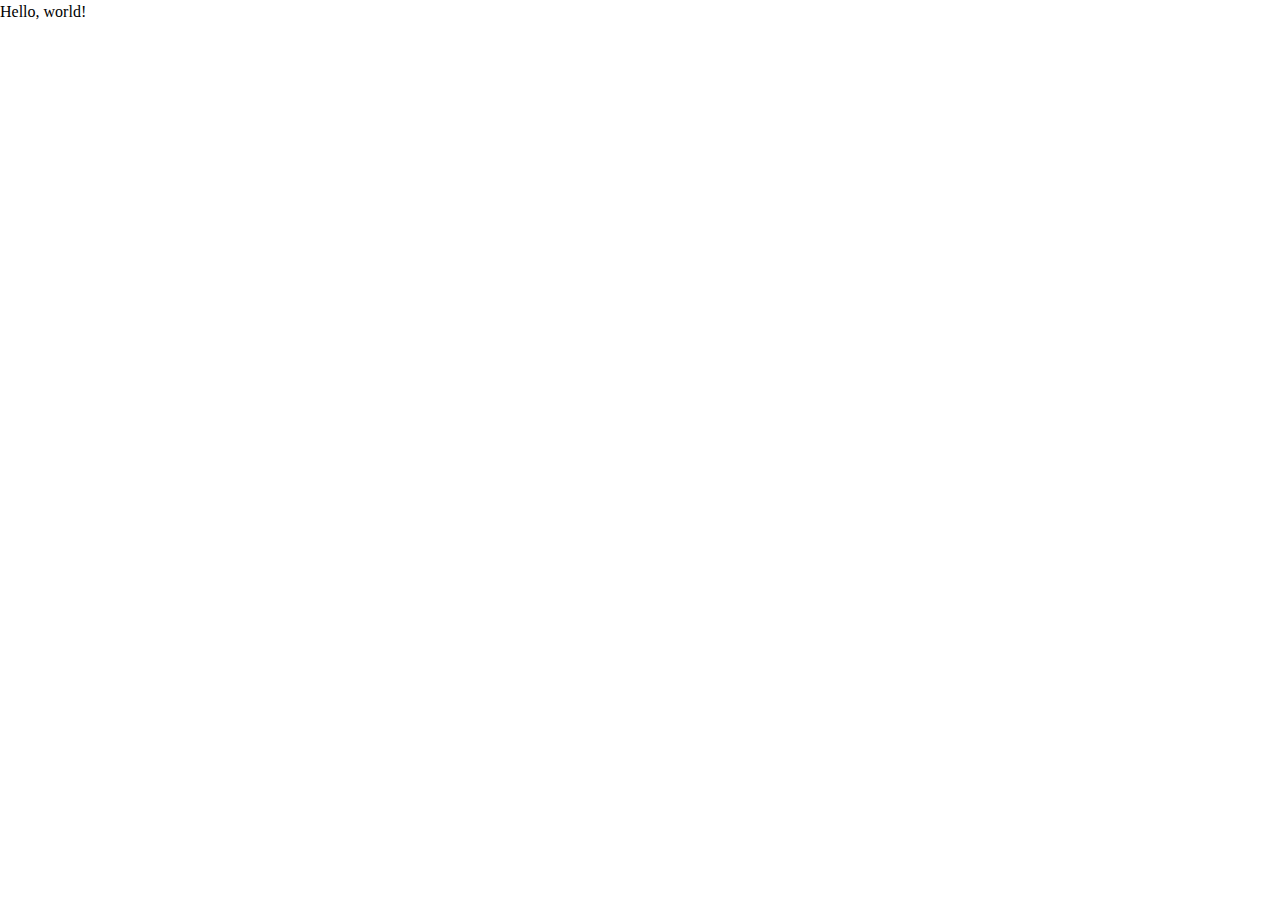
==== index.html @ 551511b2 "deploy: 20fa0fbd30162c02eee3402b5d5d1d7776fae17e" ====
<!DOCTYPE html>
<html lang="en">
  <head>
    <meta charset="UTF-8" />
    <meta http-equiv="X-UA-Compatible" content="IE=edge" />
    <meta name="viewport" content="width=device-width, initial-scale=1.0" />
    <link rel="stylesheet" href="./css/reset.css" />
    <link rel="stylesheet" href="./css/main.css" />
    <script src="./js/main.js" defer></script>
    <title>Document</title>
  </head>
  <body>
    Hello, world!
  </body>
</html>
---- css/main.css ----
/* Decent Defaults */

img,
video {
  width: 100%;
  height: auto;
}
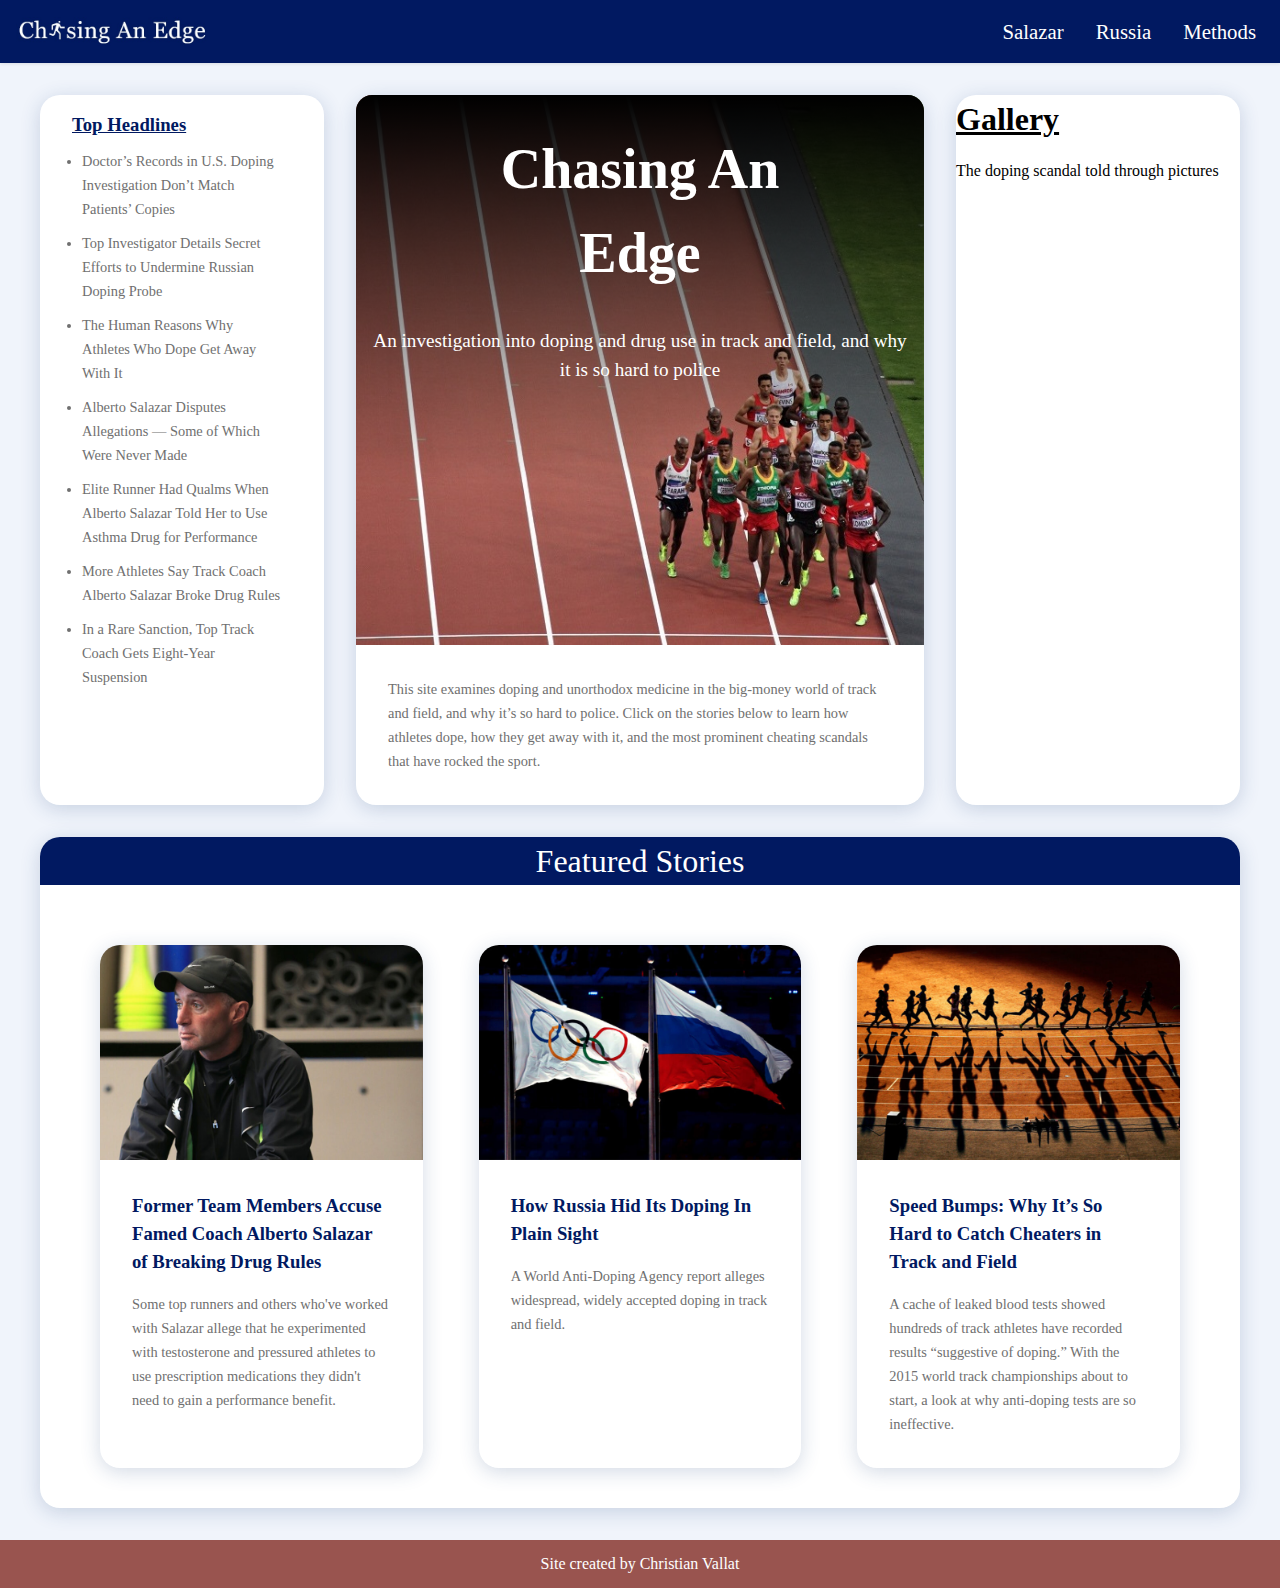
==== commit cdf33815: "deploy: f5fd7e8f941d91762485b3a297ddf0c1c4d90dde" ====
--- a/index.html
+++ b/index.html
@@ -6,10 +6,137 @@
     <meta name="viewport" content="width=device-width, initial-scale=1.0" />
     <link rel="stylesheet" href="./css/reset.css" />
     <link rel="stylesheet" href="./css/main.css" />
+    <link rel="icon" href="./images/icon-edit.png"/>
     <script src="./js/main.js" defer></script>
-    <title>Document</title>
+    <title>Chasing An Edge</title>
   </head>
+  <!--
+ <div class="topnav">
+    <a href="./1.html"><img src="images/logo.jpg" class="img"></a>
+    <a class="page" href="./1.html">Salazar</a>
+    <a class="page" href="./2.html">Russia</a>
+    <a class="page" href="./3.html">Methods</a>
+  </div>
+  -->
+ 
+
+  <nav class="navbar">
+    <a href="./index.html"><img src="images/logo.jpg" class="nav-image"></a>
+    <button>
+          <svg
+        xmlns="http://www.w3.org/2000/svg"
+        width="24"
+        height="24"
+        viewbox="0 0 24 24"
+        fill="none"
+        stroke="currentColor"
+        stroke-width="2"
+        stroke-linecap="round"
+        stroke-linejoin="round"
+        class="feather feather-menu"
+      >
+        <line x1="3" y1="12" x2="21" y2="12"></line>
+        <line x1="3" y1="6" x2="21" y2="6"></line>
+        <line x1="3" y1="18" x2="21" y2="18"></line>
+      </svg>
+    </button>
+    <ul>
+      <li>
+        <a class="nav-link" href="./1.html">Salazar</a>
+      </li>
+      <li>
+        <a class="nav-link" href="./2.html">Russia</a>
+      </li>
+      <li>
+        <a class="nav-link" href="./3.html">Methods</a>
+      </li>
+    </ul>
+  </nav>
+  
   <body>
-    Hello, world!
+    <div class="site-container">
+        <div class="article-container">
+            <article class="article-card">
+                <div class="article-content">
+                    <h3 class="card-title_headlines"><u>Top Headlines</u></h3>
+                    <ul class="card-excerpt">
+                      <li>Doctor’s Records in U.S. Doping Investigation Don’t Match Patients’ Copies</li>
+                      <li>Top Investigator Details Secret Efforts to Undermine Russian Doping Probe</li>
+                      <li>The Human Reasons Why Athletes Who Dope Get Away With It</li>
+                      <li>Alberto Salazar Disputes Allegations — Some of Which Were Never Made</li>
+                      <li>Elite Runner Had Qualms When Alberto Salazar Told Her to Use Asthma Drug for Performance</li>
+                      <li>More Athletes Say Track Coach Alberto Salazar Broke Drug Rules</li>
+                      <li>In a Rare Sanction, Top Track Coach Gets Eight-Year Suspension</li>
+                      <!--
+                      <li>Weak Sanction for Sprinter Gay Signals Change in Anti-Doping Tactics</li>
+                      <li>Cheat Sheet: The Tyson Gay File</li>
+                      -->
+                    </ul>
+                </div>
+            </article>
+            <article class="article-card">
+              <div class="card-with-overlay">
+                <img src="./images/Hero_Cropped_2.jpg" alt="">
+                <div>
+                  <h1>Chasing An</h1>
+                  <h1 class="bottom_h1">Edge</h1>
+                  <p>An investigation into doping and drug use in track and field, and why it is so hard to police</p>
+                </div>
+              </div>
+              <div class="article-content">
+                  <p class="card-excerpt">This site examines doping and unorthodox medicine in the big-money world of track and field, and why it’s so hard to police. Click on the stories below to learn how athletes dope, how they get away with it, and the most prominent cheating scandals that have rocked the sport.</p>
+              </div>
+          </article>
+          <article class="article-card">
+            <h1><u>Gallery</u></h1>
+            <p>The doping scandal told through pictures</p>
+            
+          </article>
+          
+        </div>
+    </div>
+ 
+ 
+<div class="site-container">
+  <div class="big-card">
+    <div class="header">
+      <p>Featured Stories</p>
+    </div>
+    <div class="article-container2">
+      <article class="article-card2">
+        <figure class="article-image">
+            <img src="./images/salazar.jpg">
+        </figure>
+        <div class="article-content">
+            <h3 class="card-title">Former Team Members Accuse Famed Coach Alberto Salazar of Breaking Drug Rules</h3>
+            <p class="card-excerpt">Some top runners and others who've worked with Salazar allege that he experimented with testosterone and pressured athletes to use prescription medications they didn't need to gain a performance benefit.</p>
+        </div>
+    </article>
+        <article class="article-card2">
+          <figure class="article-image">
+              <img src="./images/russia.jpg">
+          </figure>
+          <div class="article-content">
+              <h3 class="card-title">How Russia Hid Its Doping In Plain Sight</h3>
+              <p class="card-excerpt">A World Anti-Doping Agency report alleges widespread, widely accepted doping in track and field.</p>
+          </div>
+      </article>
+      <article class="article-card2">
+        <figure class="article-image">
+            <img src="./images/speed_bump.jpg">
+        </figure>
+        <div class="article-content">
+            <h3 class="card-title">Speed Bumps: Why It’s So Hard to Catch Cheaters in Track and Field</h3>
+            <p class="card-excerpt">A cache of leaked blood tests showed hundreds of track athletes have recorded results “suggestive of doping.” With the 2015 world track championships about to start, a look at why anti-doping tests are so ineffective.</p>
+        </div>
+    </article>
+    </div>
+  </div>
+</div>
   </body>
+
+  <footer class="footer">
+    <p>Site created by <a href="https://github.com/cmvallat/project-two">Christian Vallat</a></p>
+  </footer>
+
 </html>
--- a/css/main.css
+++ b/css/main.css
@@ -1,7 +1,502 @@
-/* Decent Defaults */
-
-img,
-video {
+
+/*GLOBAL CSS START*/
+nav.navbar {
+  display: flex;
+  justify-content: space-between;
+  align-items: center;
+  padding: 1rem;
+  position: relative;
+  box-shadow: 0 0 0.25rem 0 rgba(0, 0, 0, 0.15);
+  min-height: 2.25rem;
+  background-color: #011961;
+}
+  
+.navbar ul {
+  list-style-type: none;
+  padding: 0;
+  margin: 0;
+}
+
+.nav-link {
+  color: white;
+  text-decoration: none;
+  padding: 0.5rem;
+  font-size: 1.3rem;
+}
+
+.navbar button {
+  margin: 0;
+  padding: 0;
+  background: none;
+  border: none;
+  display: flex;
+}
+
+.nav-image{
+  aspect-ratio: 486/74;
+  max-width: 12rem;
+}
+
+.navbar a:hover{
+  background-color: #ddd;
+  color: black;
+}
+
+/* Mobile Only */
+@media(max-width: 39.9375em) {
+  .navbar ul {
+    display: none;
+    background: #efefef;
+    padding: 1rem;
+    flex-direction: column;
+    gap: 0.75rem;
+    width: 100%;
+    position: absolute;
+    top: 100%;
+    left: 0;
+  }
+  
+  .navbar ul.active {
+    display: flex;
+  }
+}
+
+/* Desktop Only */
+@media(min-width: 40em) {
+  .navbar button {
+    display: none;
+  }
+  .navbar ul {
+    display: flex;
+    gap: 1rem;
+  }
+}
+
+.footer{
+  background-color: #99544F;
   width: 100%;
+  height: 3rem;
+  display: flex;
+  align-items: center;
+  justify-content: center;
+  
+}
+.footer p{
+  color: white;
+  font-size: 1rem;
+}
+
+.footer a{
+  color: white;
+  text-decoration: none;
+}
+
+/*GLOBAL CSS END*/
+
+body{
+  font-family: Georgia;
+  font-size: 100%;
+  font-size: 16px;
+  line-height: 1.5;
+  background: #f0f4fb;
+ 
+
+}
+
+/*HOMEPAGE CSS START*/
+.site-container{
+  margin: 2rem auto;
+  max-width: calc(100% - 80px);
+}
+
+.site-container2{
+  margin: 2rem auto;
+  max-width: calc(100% - 80px);
+  
+}
+
+.article-container{
+  display: grid;
+  grid-template-columns: 1fr 2fr 1fr;
+  gap: 2rem;
+  
+
+}
+.article-container2{
+  display: grid;
+  grid-template-columns: 1fr 1fr 1fr;
+  gap: 1rem;
+  padding: 20px;
+  margin: 20px;
+}
+
+.article-image{
+  margin: 0;
+  padding: 0;
+  overflow: hidden;
+}
+
+.article-image img{
+  max-width: 100%;
   height: auto;
-}
+  border-radius: 20px 20px 0 0;
+}
+
+.article-card{
+  background: white;
+  border-radius: 20px;
+  transition: 0.3s;
+  box-shadow: 0 4px 20px 0 rgba(34, 68, 123, 0.2);
+
+}
+.article-card2{
+  background: white;
+  border-radius: 20px;
+  transition: 0.3s;
+  box-shadow: 0 4px 20px 0 rgba(34, 68, 123, 0.2);
+  margin: 20px;
+  
+
+}
+
+.article-card2:hover{
+  cursor: pointer;
+}
+
+.article-content{
+  padding: 1rem 2rem 2rem 2rem;
+}
+
+.article-content .card-category{
+  font-size: 0.875rem;
+  text-transform: uppercase;
+  letter-spacing: 1em;
+  font-weight: 600;
+  color: #6b82a7;
+  display: block;
+  text-decoration: none;
+}
+
+.article-content .card-title{
+ margin-top: 0;
+ margin-bottom: 1rem;
+ color: #011961;
+}
+
+.article-content .card-title_headlines{
+  margin: 0;
+  color: #011961;
+ }
+
+.article-content .card-excerpt{
+  font-size: 0.9rem;
+  line-height: 1.5rem;
+  color: #707070;
+  margin: 0;
+}
+
+.article-content .card-excerpt li{
+  list-style-type:disc;
+  color: #707070;
+  margin: 10px;
+}
+
+
+.header {
+  
+  background: #011961;
+  color: white;
+  text-align: center;
+  font-family: Georgia;
+  font-size: 2rem;
+  border-radius: 20px 20px 0 0;
+
+}
+
+/*HOMEPAGE CSS END*/
+
+
+
+
+
+.big-card{
+    background: white;
+    border-radius: 20px;
+    box-shadow: 0 4px 20px 0 rgba(34, 68, 123, 0.2);
+
+}
+
+
+
+.accordion {
+  background-color: #eee;
+  color: #444;
+  cursor: pointer;
+  padding: 18px;
+  width: 100%;
+  text-align: left;
+  border: none;
+  outline: none;
+  transition: 0.4s;
+}
+
+/* Add a background color to the button if it is clicked on (add the .active class with JS), and when you move the mouse over it (hover) */
+.active, .accordion:hover {
+  background-color: #ccc;
+}
+
+/* Style the accordion panel. Note: hidden by default */
+.panel {
+  padding: 0 18px;
+  background-color: white;
+  display: none;
+  overflow: hidden;
+}
+
+/*
+.grid {
+  display: grid;
+  gap: 1rem;
+  grid-template-columns: repeat(5, 1fr);
+  grid-template-rows: repeat(10, 5rem);
+}
+
+
+.aside {
+  background: blue;
+  grid-row-start: 5;
+  grid-row-end: 7;
+  grid-column-start: 2;
+  grid-column-end: 3;
+}
+
+.nav {
+  background: purple;
+  grid-row-start: 2;
+  grid-row-end: 5;
+  grid-column-start: 2;
+  grid-column-end: 3;
+}
+
+.nav h1{
+  font-family: Georgia, serif;
+  font-size: 2em;
+  font-weight: bold;
+}
+
+.nav p{
+  font-family: Georgia, serif;
+  font-size: 1em;
+}
+
+.main {
+  background: green;
+  grid-row-start: 2;
+  grid-row-end: 7;
+  grid-column-start: 3;
+  grid-column-end: 5;
+}
+
+.vid{
+  background: pink;
+  grid-row-start: 7;
+  grid-row-end: 10;
+  grid-column-start: 2;
+  grid-column-end: 5;
+}
+
+*/
+
+
+iframe.video{
+  width: 50%;
+  aspect-ratio: 16/9;
+}
+
+img {
+  width: 100%;
+  display: block;
+}
+
+.card-with-overlay {
+  border-radius: 1rem 1rem 0 0;
+  overflow: hidden;
+  position: relative;
+}
+
+.card-with-overlay div {
+  box-sizing: border-box;
+  text-align: center;
+  background: linear-gradient(black, transparent);
+  color: white;
+  padding: 0 1rem 6rem 1rem;
+  position: absolute;
+  top: 0;
+  left: 0;
+  width: 100%;
+}
+
+.card-with-overlay h1{
+  font-size: 3.5rem;
+  margin-top: 2rem;
+}
+
+.card-with-overlay .bottom_h1{
+  margin-bottom: 2rem;
+  margin-top: 0;
+  font-size: 3.5rem;
+}
+.card-with-overlay p{
+  font-size: 1.2rem; 
+}
+
+@media (max-width: 60em){
+  .article-container2{
+    display: block;
+  }
+  .article-container{
+    display: flex;
+    flex-direction: column;
+  }
+  .article-container :nth-child(1){
+    order: 2;
+  }
+  .article-container :nth-child(2){
+    order: 1;
+  }
+  .article-container :nth-child(3){
+    order: 3;
+  }
+}
+
+
+/*Page 2 CSS*/
+.page2 > * {
+  min-width: 0;
+}
+
+.page2 > h1 {
+  font-size: 2.625rem;
+  line-height: 1.1;
+  font-family: 'Tiempos Headline', sans-serif;
+}
+
+.page2 > h2 {
+  font-size: 1.3rem;
+  line-height: 1.1;
+  font-family: 'Tiempos Headline', sans-serif;
+  font-weight: 400;
+}
+
+.byline{
+  font-family: Georgia;
+  font-size: 1rem;
+}
+
+.page2 > p {    
+  --x-height-multiplier: 0.375;
+  --baseline-multiplier: 0.17;
+  font-family: Georgia;
+  letter-spacing: .01rem;
+  font-weight: 400;
+  font-style: normal;
+  font-size: 1.3rem;
+  line-height: 1.58;
+  letter-spacing: -.003em;
+  color: rgba(0,0,0,.84);
+  text-rendering: optimizeLegibility;
+  -webkit-font-smoothing: antialiased;
+}
+
+.list2 > li{
+--x-height-multiplier: 0.375;
+--baseline-multiplier: 0.17;
+font-family: Georgia;
+letter-spacing: .01rem;
+font-weight: 400;
+font-style: normal;
+font-size: 1.3rem;
+line-height: 1.58;
+letter-spacing: -.003em;
+color: rgba(0,0,0,.84);
+text-rendering: optimizeLegibility;
+-webkit-font-smoothing: antialiased;
+  margin: 10px;
+}
+
+
+.list2{
+  margin-left: 1.5rem;
+  list-style-type: disc;
+}
+
+.page2 > .aside {
+  font-family: Lucida Grande;
+  margin: 30px 20px;
+  color: #666;
+  font-size: 0.8em;
+}
+
+.page2 > img {
+  width: 100%;
+}
+
+.line-numbers a {
+  text-decoration: none;
+  color: #000;
+  padding-right: 1em;
+}
+
+
+figure {
+  margin: 0;
+}
+
+figure figcaption {
+  color: #666;
+  font-style: italic;
+  font-size: 0.8em;
+}
+
+
+.page2 {
+  display: grid;
+  /* I'm using 440px instead of 740px as it makes it easier to view it in the Scrimba simulator additive-symbols: */
+  grid-template-columns: 1fr 1fr 10px 440px 10px 1fr 1fr;
+}
+
+.page2 > * {
+  grid-column: 2/-2;
+  padding: 0;
+  margin-top: 0.5rem;
+  margin-bottom: 0.5rem;
+}
+
+.page2 > figure {
+  grid-column: 2 / -2;
+  margin: 20px 0;
+}
+
+
+
+html, body {
+  margin: 0;
+  padding: 0;
+  line-height: 1.4;
+}
+
+
+
+body{
+  font-family: Georgia;
+  font-size: 100%;
+  font-size: 16px;
+  line-height: 1.5;
+  background: #f0f4fb;
+}
+
+iframe.video{
+  width: 100%;
+  aspect-ratio: 16/9;
+}
+
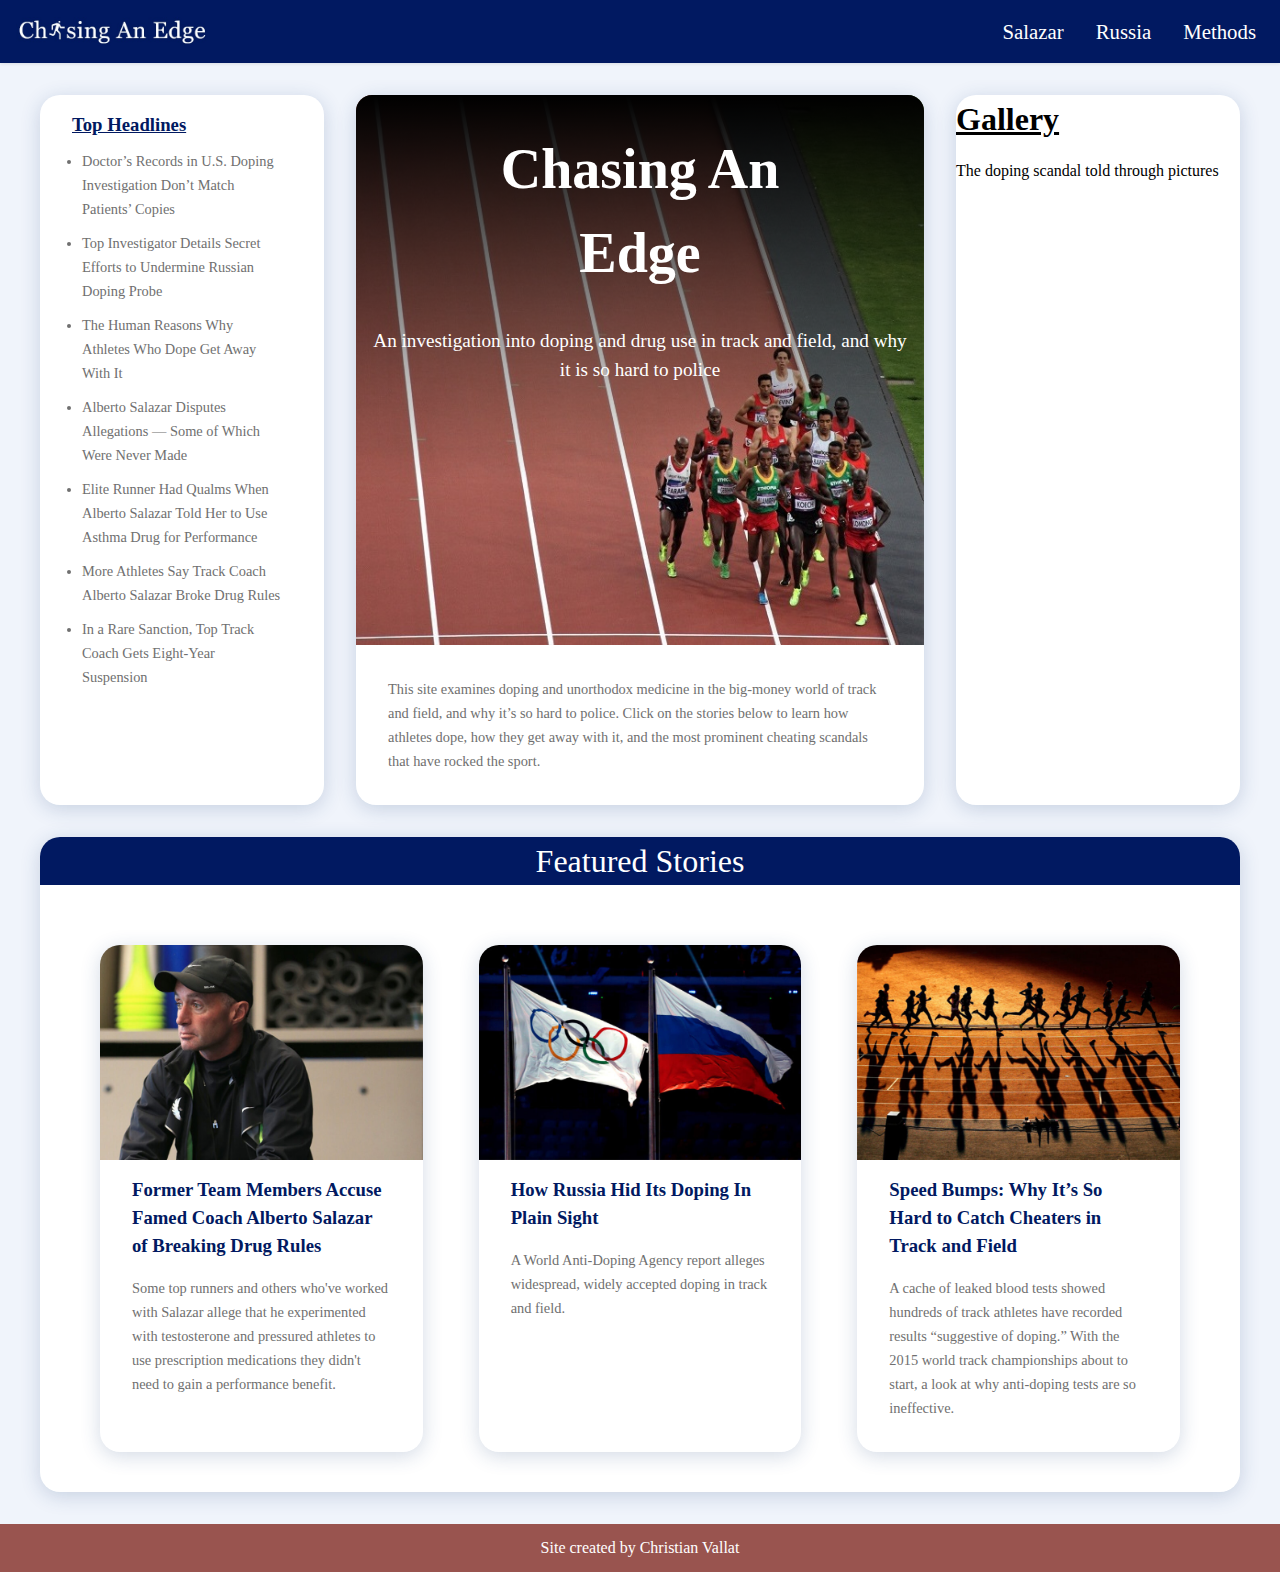
==== commit fa1830c5: "deploy: 389c9fd2bad4678c3f1152236df4597eb7feef8a" ====
--- a/index.html
+++ b/index.html
@@ -6,6 +6,7 @@
     <meta name="viewport" content="width=device-width, initial-scale=1.0" />
     <link rel="stylesheet" href="./css/reset.css" />
     <link rel="stylesheet" href="./css/main.css" />
+    <link href="http://fonts.cdnfonts.com/css/tiempos-headline" rel="stylesheet">
     <link rel="icon" href="./images/icon-edit.png"/>
     <script src="./js/main.js" defer></script>
     <title>Chasing An Edge</title>
@@ -22,7 +23,7 @@
 
   <nav class="navbar">
     <a href="./index.html"><img src="images/logo.jpg" class="nav-image"></a>
-    <button>
+    <button class="hamburger">
           <svg
         xmlns="http://www.w3.org/2000/svg"
         width="24"
@@ -40,15 +41,15 @@
         <line x1="3" y1="18" x2="21" y2="18"></line>
       </svg>
     </button>
-    <ul>
+    <ul class="pizza">
       <li>
-        <a class="nav-link" href="./1.html">Salazar</a>
+        <a class="nav-link" href="./salazar.html">Salazar</a>
       </li>
       <li>
-        <a class="nav-link" href="./2.html">Russia</a>
+        <a class="nav-link" href="./russia.html">Russia</a>
       </li>
       <li>
-        <a class="nav-link" href="./3.html">Methods</a>
+        <a class="nav-link" href="./methods.html">Methods</a>
       </li>
     </ul>
   </nav>
@@ -107,28 +108,35 @@
         <figure class="article-image">
             <img src="./images/salazar.jpg">
         </figure>
+        <a href="./salazar.html">
         <div class="article-content">
             <h3 class="card-title">Former Team Members Accuse Famed Coach Alberto Salazar of Breaking Drug Rules</h3>
             <p class="card-excerpt">Some top runners and others who've worked with Salazar allege that he experimented with testosterone and pressured athletes to use prescription medications they didn't need to gain a performance benefit.</p>
         </div>
+      </a>
     </article>
+    
         <article class="article-card2">
           <figure class="article-image">
               <img src="./images/russia.jpg">
           </figure>
+          <a href="russia.html">
           <div class="article-content">
               <h3 class="card-title">How Russia Hid Its Doping In Plain Sight</h3>
               <p class="card-excerpt">A World Anti-Doping Agency report alleges widespread, widely accepted doping in track and field.</p>
           </div>
+        </a>
       </article>
       <article class="article-card2">
         <figure class="article-image">
             <img src="./images/speed_bump.jpg">
         </figure>
+        <a href="./methods.html">
         <div class="article-content">
             <h3 class="card-title">Speed Bumps: Why It’s So Hard to Catch Cheaters in Track and Field</h3>
             <p class="card-excerpt">A cache of leaked blood tests showed hundreds of track athletes have recorded results “suggestive of doping.” With the 2015 world track championships about to start, a look at why anti-doping tests are so ineffective.</p>
         </div>
+      </a>
     </article>
     </div>
   </div>
--- a/css/main.css
+++ b/css/main.css
@@ -9,6 +9,7 @@
   box-shadow: 0 0 0.25rem 0 rgba(0, 0, 0, 0.15);
   min-height: 2.25rem;
   background-color: #011961;
+  width: 100vw;
 }
   
 .navbar ul {
@@ -56,7 +57,7 @@
     left: 0;
   }
   
-  .navbar ul.active {
+  .pizza.active {
     display: flex;
   }
 }
@@ -130,6 +131,10 @@
   margin: 20px;
 }
 
+.article-container2 a{
+  text-decoration: none;
+}
+
 .article-image{
   margin: 0;
   padding: 0;
@@ -155,7 +160,6 @@
   transition: 0.3s;
   box-shadow: 0 4px 20px 0 rgba(34, 68, 123, 0.2);
   margin: 20px;
-  
 
 }
 
@@ -353,6 +357,13 @@
 @media (max-width: 60em){
   .article-container2{
     display: block;
+    padding: 0;
+    margin: 0;
+  }
+  .article-card2{
+    /*give the cards more space in the container so as to offset the smaller screen*/
+    margin: 1rem 0 0 0;
+
   }
   .article-container{
     display: flex;
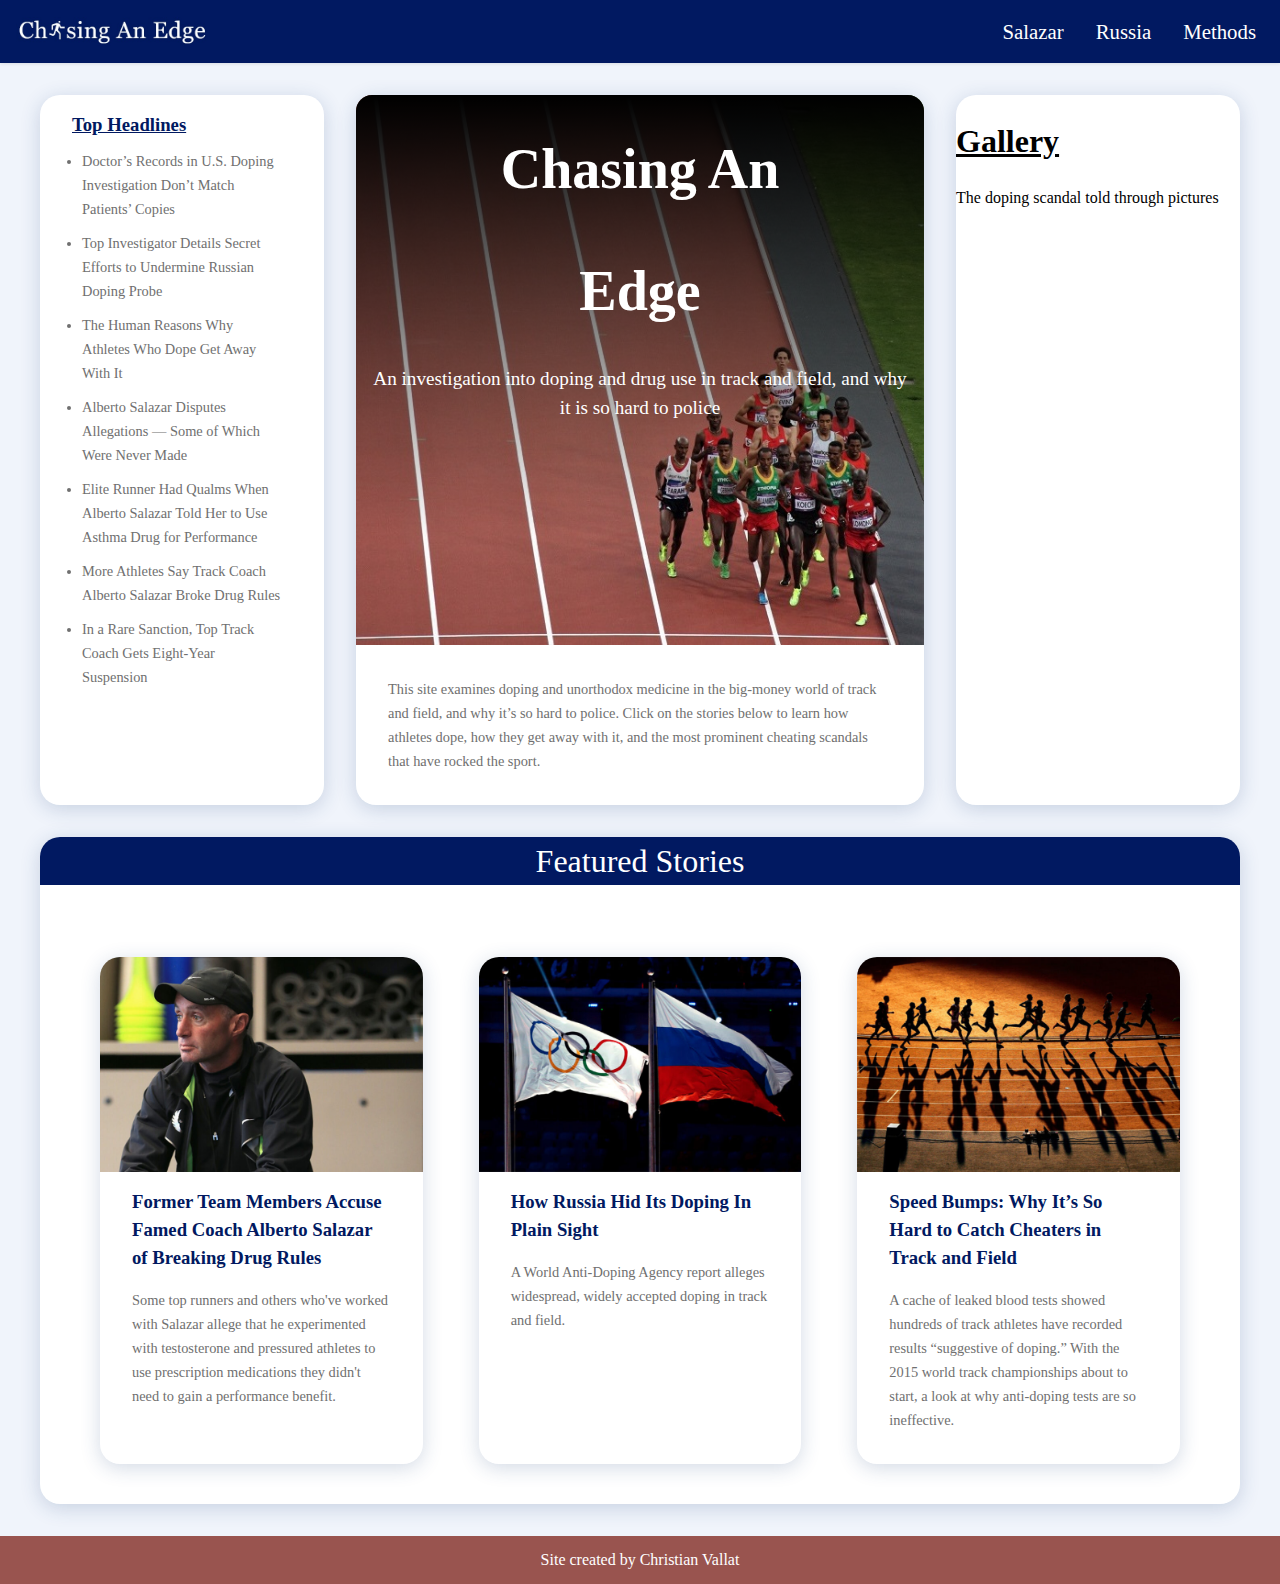
==== commit edb62ca9: "deploy: 8f61b8b9fb67ff0b1a51909b0506b29666b63b60" ====
--- a/index.html
+++ b/index.html
@@ -7,6 +7,10 @@
     <link rel="stylesheet" href="./css/reset.css" />
     <link rel="stylesheet" href="./css/main.css" />
     <link href="http://fonts.cdnfonts.com/css/tiempos-headline" rel="stylesheet">
+    <style>
+      @import url('http://fonts.cdnfonts.com/css/tiempos-headline');
+    </style>
+
     <link rel="icon" href="./images/icon-edit.png"/>
     <script src="./js/main.js" defer></script>
     <title>Chasing An Edge</title>
@@ -30,6 +34,7 @@
         height="24"
         viewbox="0 0 24 24"
         fill="none"
+        color: white;
         stroke="currentColor"
         stroke-width="2"
         stroke-linecap="round"
--- a/css/main.css
+++ b/css/main.css
@@ -60,6 +60,14 @@
   .pizza.active {
     display: flex;
   }
+
+  .page2 > p{
+    margin: 1rem;
+  }
+
+  .hed > p{
+    margin: 1rem;
+  }
 }
 
 /* Desktop Only */
@@ -71,6 +79,7 @@
     display: flex;
     gap: 1rem;
   }
+
 }
 
 .footer{
@@ -341,17 +350,17 @@
 }
 
 .card-with-overlay h1{
-  font-size: 3.5rem;
+  font-size: 3.5em;
   margin-top: 2rem;
 }
 
 .card-with-overlay .bottom_h1{
   margin-bottom: 2rem;
   margin-top: 0;
-  font-size: 3.5rem;
+  font-size: 3.5em;
 }
 .card-with-overlay p{
-  font-size: 1.2rem; 
+  font-size: 1.2em; 
 }
 
 @media (max-width: 60em){
@@ -417,6 +426,7 @@
   color: rgba(0,0,0,.84);
   text-rendering: optimizeLegibility;
   -webkit-font-smoothing: antialiased;
+
 }
 
 .list2 > li{
@@ -466,14 +476,80 @@
 figure figcaption {
   color: #666;
   font-style: italic;
-  font-size: 0.8em;
-}
+  font-size: 1.2em;
+  margin-top: 1rem;
+}
+
+/*PAGE 1 CSS*/
+.P2_fig {
+  margin: 0;
+  display: grid;
+  grid-column-start: 2;
+  grid-column-end: 7;
+}
+
+.P2_fig img{
+width:100%;
+}
+
+
+.P2_fig figcaption {
+  color: #666;
+  font-style: italic;
+  font-size: 1.2em;
+  margin-top: 1rem;
+}
+
+
+.hed{
+  border-bottom: 1px solid black;
+}
+
+.hed > h1 {
+    font-size: 2.625rem;
+    line-height: 1.1;
+    font-family: 'Tiempos Headline', sans-serif;
+}
+
+.hed > h2 {
+    font-size: 1.3rem;
+    line-height: 1.1;
+    font-family: 'Tiempos Headline', sans-serif;
+    font-weight: 400;
+}
+
+.byline{
+    font-family: Georgia;
+    font-size: 1rem;
+}
+
+.hed > p {    
+    --x-height-multiplier: 0.375;
+    --baseline-multiplier: 0.17;
+    font-family: Georgia;
+    letter-spacing: .01rem;
+    font-weight: 400;
+    font-style: normal;
+    font-size: 1.3rem;
+    line-height: 1.58;
+    letter-spacing: -.003em;
+    color: rgba(0,0,0,.84);
+    text-rendering: optimizeLegibility;
+    -webkit-font-smoothing: antialiased;
+
+}
+
+.P1_a{
+  color: #006997;
+  text-decoration: underline 2px solid #006997;
+}
+/*PAGE 1 CSS END*/
 
 
 .page2 {
   display: grid;
-  /* I'm using 440px instead of 740px as it makes it easier to view it in the Scrimba simulator additive-symbols: */
-  grid-template-columns: 1fr 1fr 10px 440px 10px 1fr 1fr;
+  grid-template-columns: 1fr 1fr 1rem 20rem 1rem 1fr 1fr;
+  width: 100vw;
 }
 
 .page2 > * {
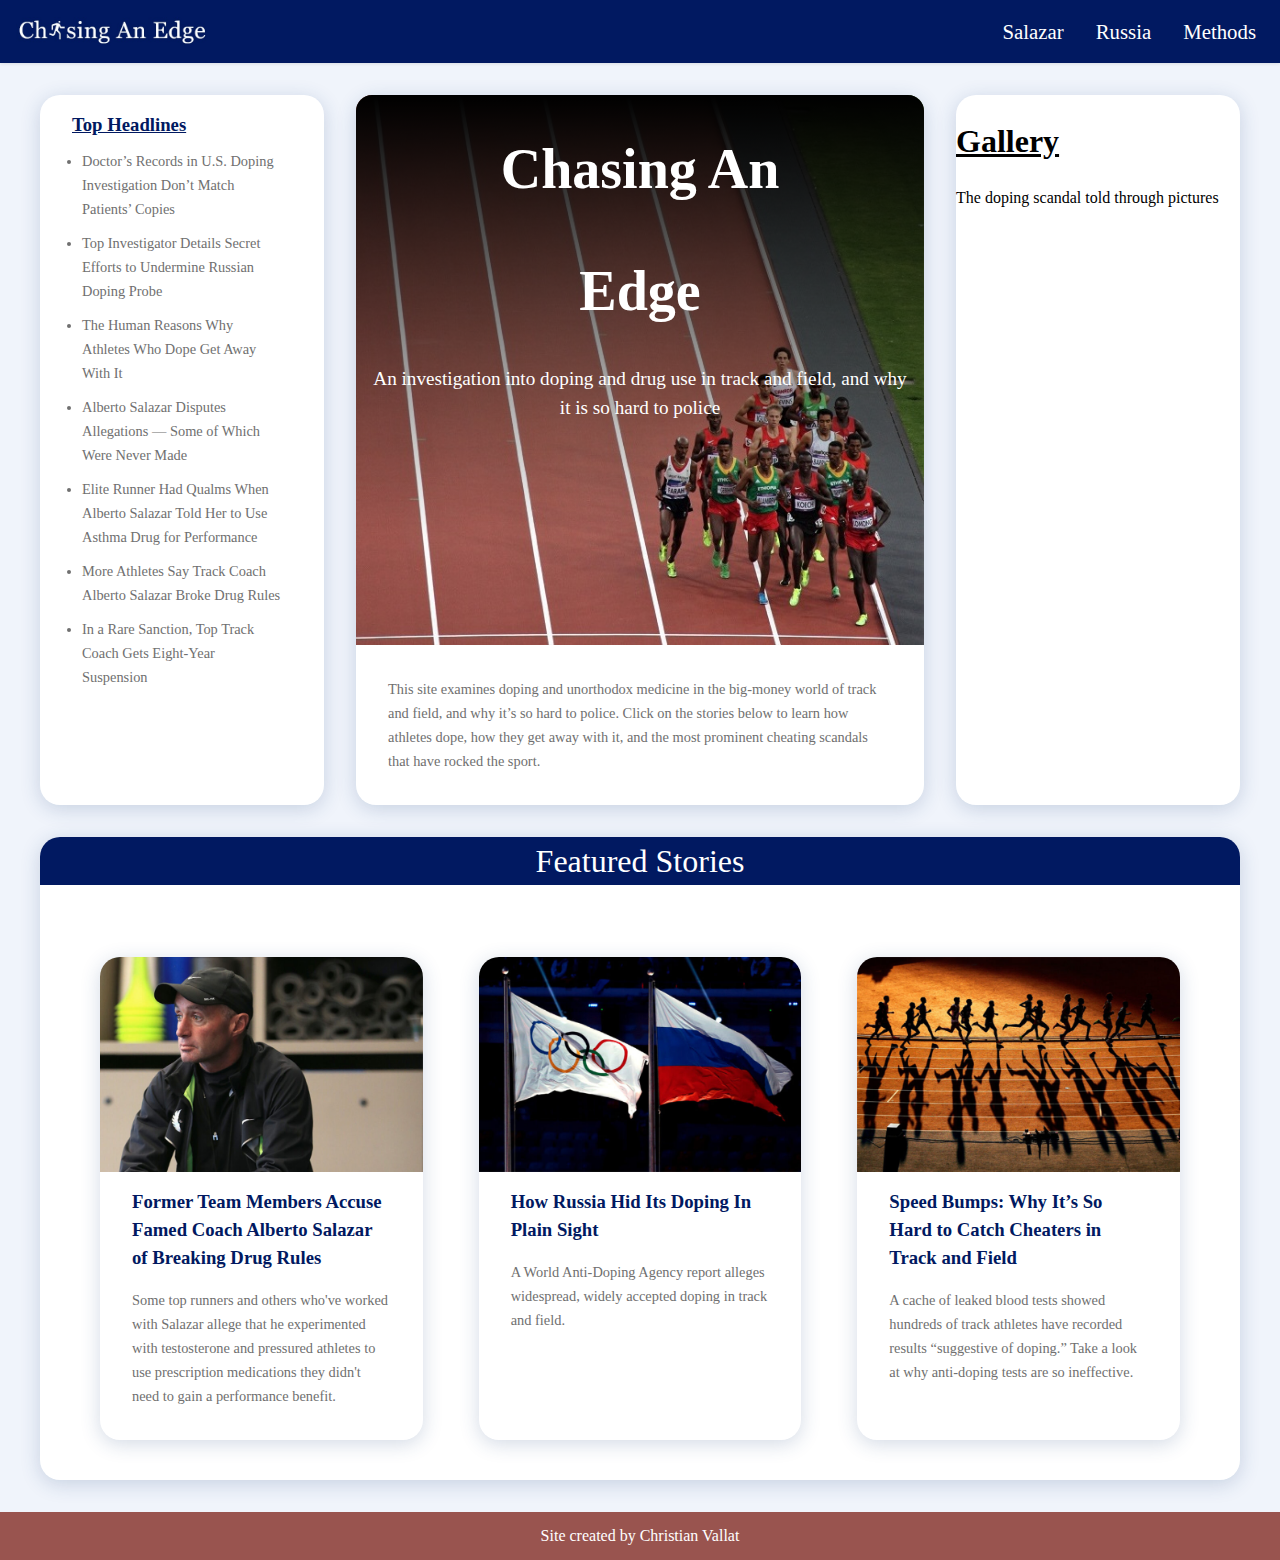
==== commit a37408b3: "deploy: 65fd201ce155c1c41698241a13b702e3d38ee51c" ====
--- a/index.html
+++ b/index.html
@@ -27,8 +27,9 @@
 
   <nav class="navbar">
     <a href="./index.html"><img src="images/logo.jpg" class="nav-image"></a>
-    <button class="hamburger">
-          <svg
+   <button id="hamburger">
+      
+          <svg id="za"
         xmlns="http://www.w3.org/2000/svg"
         width="24"
         height="24"
@@ -45,8 +46,11 @@
         <line x1="3" y1="6" x2="21" y2="6"></line>
         <line x1="3" y1="18" x2="21" y2="18"></line>
       </svg>
-    </button>
-    <ul class="pizza">
+      </button>
+    
+    
+    
+    <ul id="pizza">
       <li>
         <a class="nav-link" href="./salazar.html">Salazar</a>
       </li>
@@ -139,7 +143,7 @@
         <a href="./methods.html">
         <div class="article-content">
             <h3 class="card-title">Speed Bumps: Why It’s So Hard to Catch Cheaters in Track and Field</h3>
-            <p class="card-excerpt">A cache of leaked blood tests showed hundreds of track athletes have recorded results “suggestive of doping.” With the 2015 world track championships about to start, a look at why anti-doping tests are so ineffective.</p>
+            <p class="card-excerpt">A cache of leaked blood tests showed hundreds of track athletes have recorded results “suggestive of doping.” Take a look at why anti-doping tests are so ineffective.</p>
         </div>
       </a>
     </article>
--- a/css/main.css
+++ b/css/main.css
@@ -68,6 +68,10 @@
   .hed > p{
     margin: 1rem;
   }
+
+  figure figcaption, .P2_fig figcaption{
+    margin: 1rem 1rem 1rem 1rem;
+  }
 }
 
 /* Desktop Only */
@@ -398,19 +402,32 @@
 .page2 > h1 {
   font-size: 2.625rem;
   line-height: 1.1;
-  font-family: 'Tiempos Headline', sans-serif;
+  font-family: 'Tiempos Headline', Georgia, serif;
 }
 
 .page2 > h2 {
   font-size: 1.3rem;
-  line-height: 1.1;
-  font-family: 'Tiempos Headline', sans-serif;
+  line-height: 1.3;
+  font-family: 'Tiempos Headline', Georgia, serif;
   font-weight: 400;
 }
 
 .byline{
   font-family: Georgia;
   font-size: 1rem;
+  margin: 0;
+  --x-height-multiplier: 0.375;
+  --baseline-multiplier: 0.17;
+  font-family: Georgia;
+  letter-spacing: .01rem;
+  font-weight: 400;
+  font-style: normal;
+  font-size: 1.3rem;
+  line-height: 1.58;
+  letter-spacing: -.003em;
+  color: rgba(0,0,0,.84);
+  text-rendering: optimizeLegibility;
+  -webkit-font-smoothing: antialiased;
 }
 
 .page2 > p {    
@@ -508,20 +525,17 @@
 .hed > h1 {
     font-size: 2.625rem;
     line-height: 1.1;
-    font-family: 'Tiempos Headline', sans-serif;
+    font-family: 'Tiempos Headline', Georgia, serif;
 }
 
 .hed > h2 {
     font-size: 1.3rem;
-    line-height: 1.1;
-    font-family: 'Tiempos Headline', sans-serif;
+    line-height: 1.3;
+    font-family: 'Tiempos Headline', Georgia, serif;
     font-weight: 400;
 }
 
-.byline{
-    font-family: Georgia;
-    font-size: 1rem;
-}
+
 
 .hed > p {    
     --x-height-multiplier: 0.375;
@@ -539,6 +553,24 @@
 
 }
 
+.byline{
+  font-family: Georgia;
+  font-size: 1rem;
+  margin: 0;
+  --x-height-multiplier: 0.375;
+  --baseline-multiplier: 0.17;
+  font-family: Georgia;
+  letter-spacing: .01rem;
+  font-weight: 400;
+  font-style: normal;
+  font-size: 1.3rem;
+  line-height: 1.58;
+  letter-spacing: -.003em;
+  color: rgba(0,0,0,.84);
+  text-rendering: optimizeLegibility;
+  -webkit-font-smoothing: antialiased;
+}
+
 .P1_a{
   color: #006997;
   text-decoration: underline 2px solid #006997;
@@ -587,3 +619,7 @@
   aspect-ratio: 16/9;
 }
 
+.FAQ{
+  background-color: #99544F;
+}
+
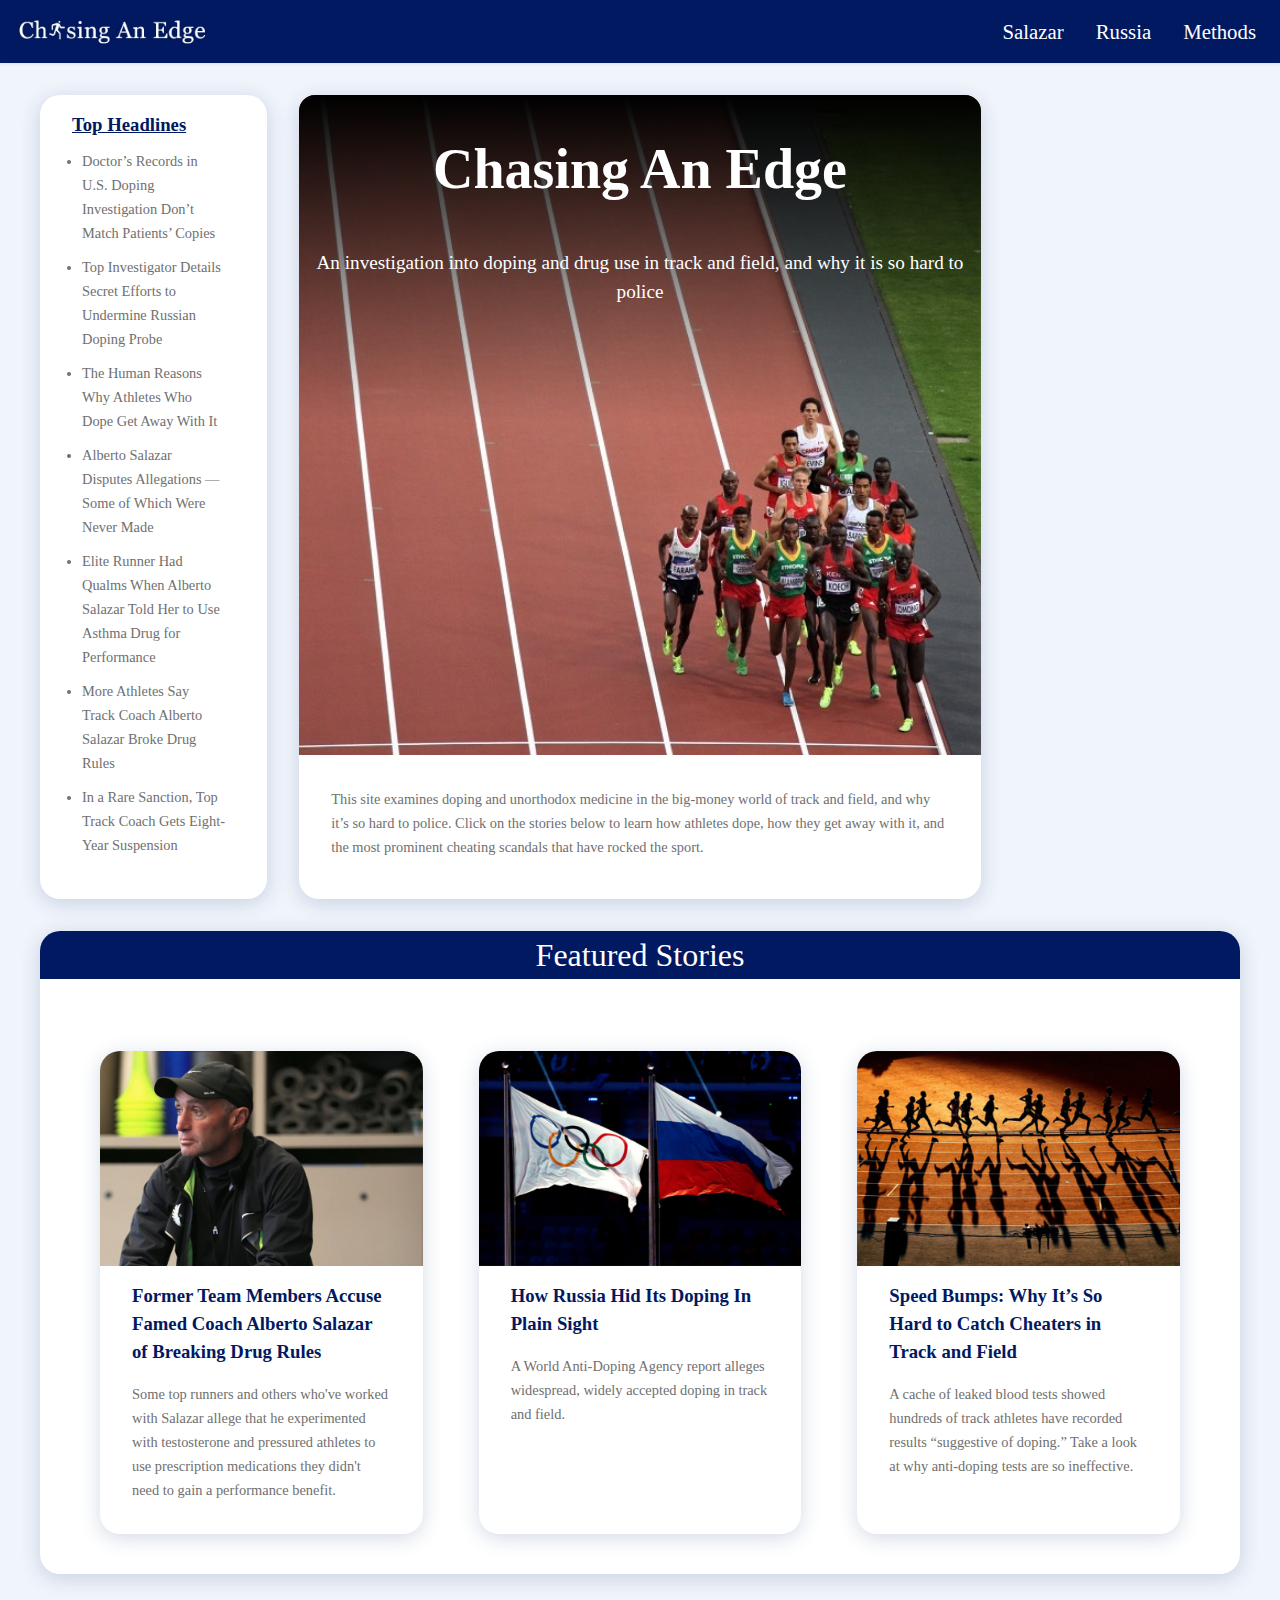
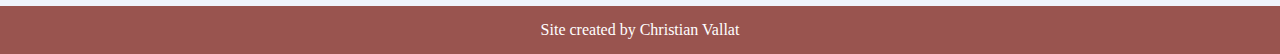
==== commit 72623dae: "deploy: cfc14b608bdf9566d9599360a9b9e24ebf0bf1ba" ====
--- a/index.html
+++ b/index.html
@@ -28,7 +28,7 @@
   <nav class="navbar">
     <a href="./index.html"><img src="images/logo.jpg" class="nav-image"></a>
    <button id="hamburger">
-      
+      <!--
           <svg id="za"
         xmlns="http://www.w3.org/2000/svg"
         width="24"
@@ -46,6 +46,8 @@
         <line x1="3" y1="6" x2="21" y2="6"></line>
         <line x1="3" y1="18" x2="21" y2="18"></line>
       </svg>
+    -->
+      <img class="icon" src="./images/ham.jpg"/>
       </button>
     
     
@@ -88,20 +90,22 @@
               <div class="card-with-overlay">
                 <img src="./images/Hero_Cropped_2.jpg" alt="">
                 <div>
-                  <h1>Chasing An</h1>
-                  <h1 class="bottom_h1">Edge</h1>
-                  <p>An investigation into doping and drug use in track and field, and why it is so hard to police</p>
+                  <h1>Chasing An Edge</h1>
+                  <!--<h1 class="bottom_h1">Edge</h1>-->
+                  <p id="intro">An investigation into doping and drug use in track and field, and why it is so hard to police</p>
                 </div>
               </div>
               <div class="article-content">
                   <p class="card-excerpt">This site examines doping and unorthodox medicine in the big-money world of track and field, and why it’s so hard to police. Click on the stories below to learn how athletes dope, how they get away with it, and the most prominent cheating scandals that have rocked the sport.</p>
               </div>
           </article>
+          <!--
           <article class="article-card">
             <h1><u>Gallery</u></h1>
             <p>The doping scandal told through pictures</p>
             
           </article>
+        -->
           
         </div>
     </div>
--- a/css/main.css
+++ b/css/main.css
@@ -18,6 +18,11 @@
   margin: 0;
 }
 
+.navbar ul.active{
+  display: block;
+  
+}
+
 .nav-link {
   color: white;
   text-decoration: none;
@@ -38,16 +43,18 @@
   max-width: 12rem;
 }
 
-.navbar a:hover{
-  background-color: #ddd;
-  color: black;
-}
+
+
+.navbar li:hover{
+  background-color: #99544F;
+}
+
 
 /* Mobile Only */
 @media(max-width: 39.9375em) {
   .navbar ul {
     display: none;
-    background: #efefef;
+    background: #011961;
     padding: 1rem;
     flex-direction: column;
     gap: 0.75rem;
@@ -131,7 +138,7 @@
 
 .article-container{
   display: grid;
-  grid-template-columns: 1fr 2fr 1fr;
+  grid-template-columns: 1fr 3fr 1fr;
   gap: 2rem;
   
 
@@ -353,6 +360,7 @@
   width: 100%;
 }
 
+
 .card-with-overlay h1{
   font-size: 3.5em;
   margin-top: 2rem;
@@ -382,6 +390,8 @@
     display: flex;
     flex-direction: column;
   }
+  /*
+      Even though this puts the main article ahead of  
   .article-container :nth-child(1){
     order: 2;
   }
@@ -391,6 +401,7 @@
   .article-container :nth-child(3){
     order: 3;
   }
+  */
 }
 
 
@@ -623,3 +634,8 @@
   background-color: #99544F;
 }
 
+.icon{
+  aspect-ratio: 1;
+  width: 3rem;
+}
+
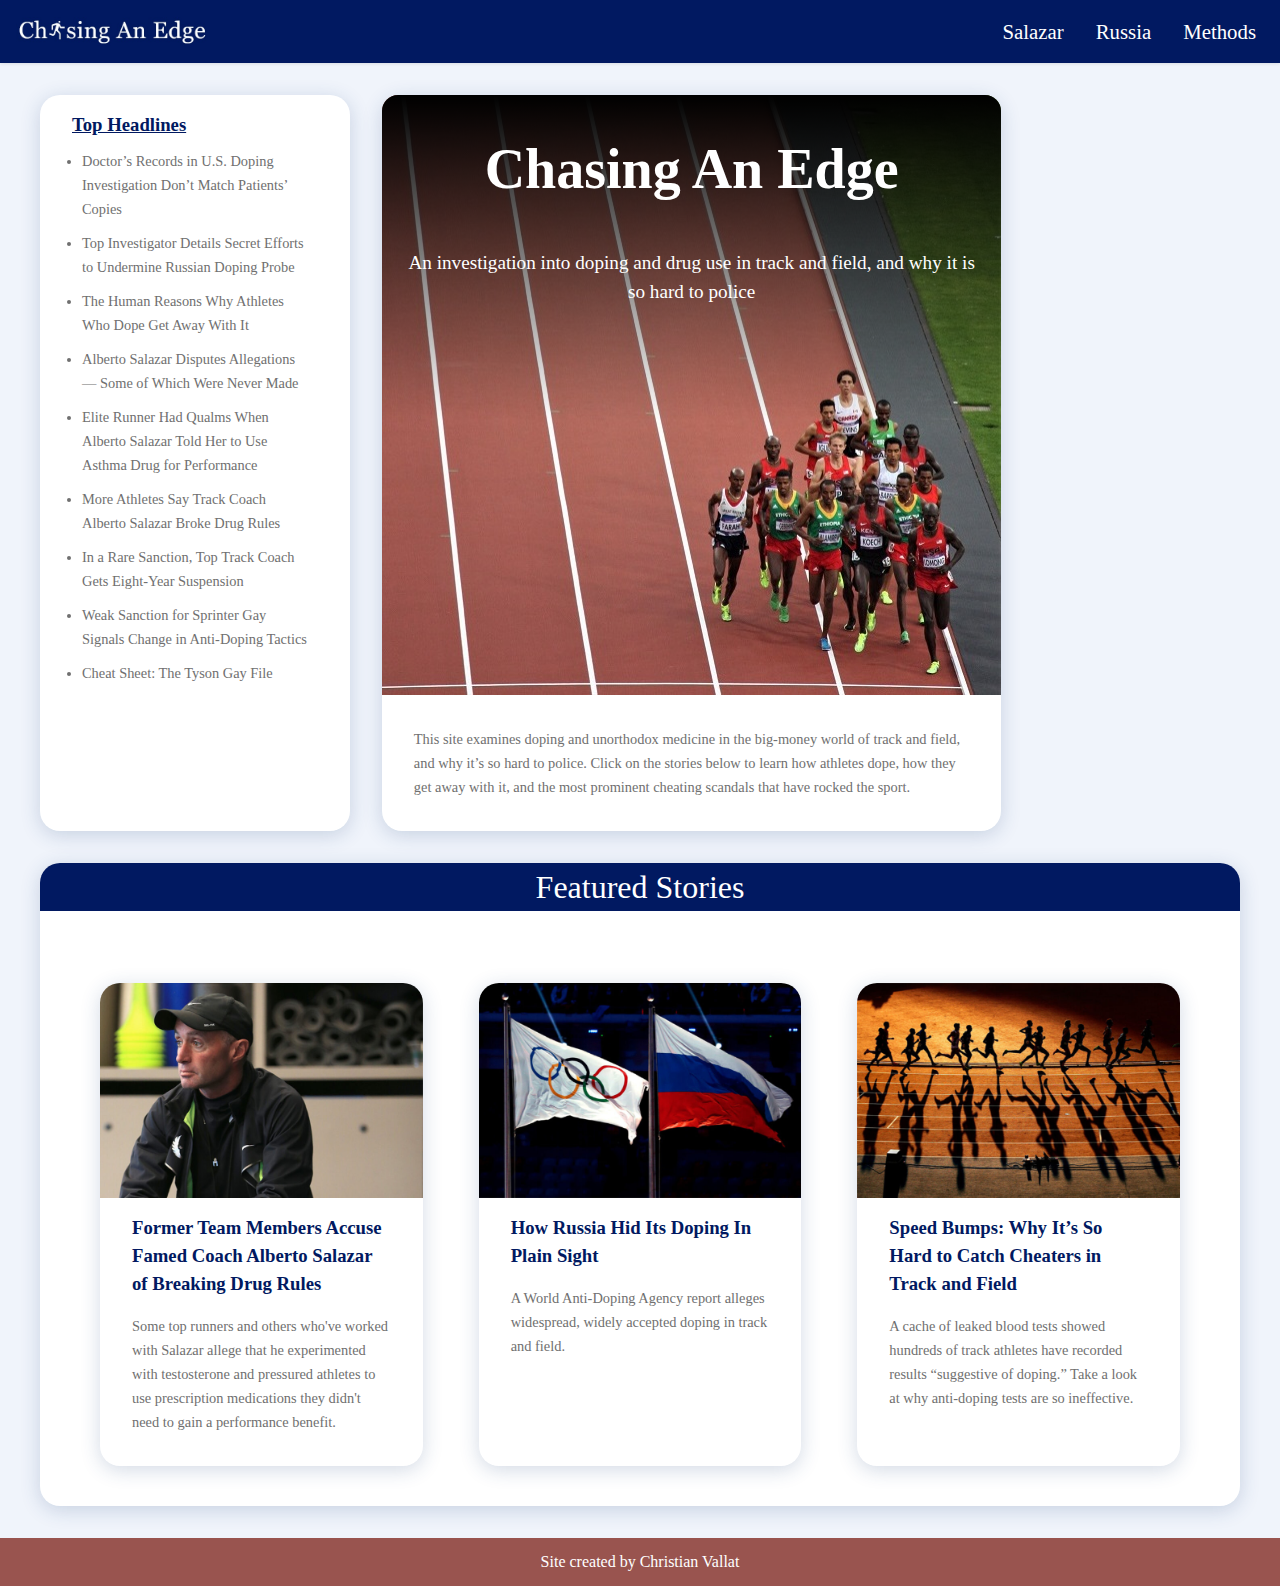
==== commit b4615447: "deploy: 84ed431e80f40ca4c088b5d3d01a592b01fc242b" ====
--- a/index.html
+++ b/index.html
@@ -79,10 +79,10 @@
                       <li>Elite Runner Had Qualms When Alberto Salazar Told Her to Use Asthma Drug for Performance</li>
                       <li>More Athletes Say Track Coach Alberto Salazar Broke Drug Rules</li>
                       <li>In a Rare Sanction, Top Track Coach Gets Eight-Year Suspension</li>
-                      <!--
+                      
                       <li>Weak Sanction for Sprinter Gay Signals Change in Anti-Doping Tactics</li>
                       <li>Cheat Sheet: The Tyson Gay File</li>
-                      -->
+                      
                     </ul>
                 </div>
             </article>
--- a/css/main.css
+++ b/css/main.css
@@ -138,7 +138,7 @@
 
 .article-container{
   display: grid;
-  grid-template-columns: 1fr 3fr 1fr;
+  grid-template-columns: 1.5fr 3fr 1fr;
   gap: 2rem;
   
 
@@ -253,8 +253,8 @@
 
 
 .accordion {
-  background-color: #eee;
-  color: #444;
+  background-color: #99544F;
+  color: white;
   cursor: pointer;
   padding: 18px;
   width: 100%;
@@ -265,16 +265,21 @@
 }
 
 /* Add a background color to the button if it is clicked on (add the .active class with JS), and when you move the mouse over it (hover) */
-.active, .accordion:hover {
-  background-color: #ccc;
-}
+.accordion:hover {
+  background-color: #011961;
+}
+
 
 /* Style the accordion panel. Note: hidden by default */
 .panel {
   padding: 0 18px;
-  background-color: white;
+  background-color: #011961;
   display: none;
   overflow: hidden;
+}
+
+.panel > p{
+  color: white;
 }
 
 /*
@@ -391,7 +396,11 @@
     flex-direction: column;
   }
   /*
-      Even though this puts the main article ahead of  
+      Even though this puts the main article ahead of the top headlines
+      when switching to mobile, it messes up the navbar because it disconnects
+      the css display and html dom. I couldn't find a way around this besides 
+      altering the z-index so I just made a choice to keep the navbar intact
+      and have top headling card be above the main card upon resize.
   .article-container :nth-child(1){
     order: 2;
   }
@@ -631,7 +640,14 @@
 }
 
 .FAQ{
-  background-color: #99544F;
+  background-color: #011961;
+  margin-bottom: 5rem;
+}
+
+.FAQ h1{
+  display: flex;
+  justify-content: center;
+  color: white;
 }
 
 .icon{
